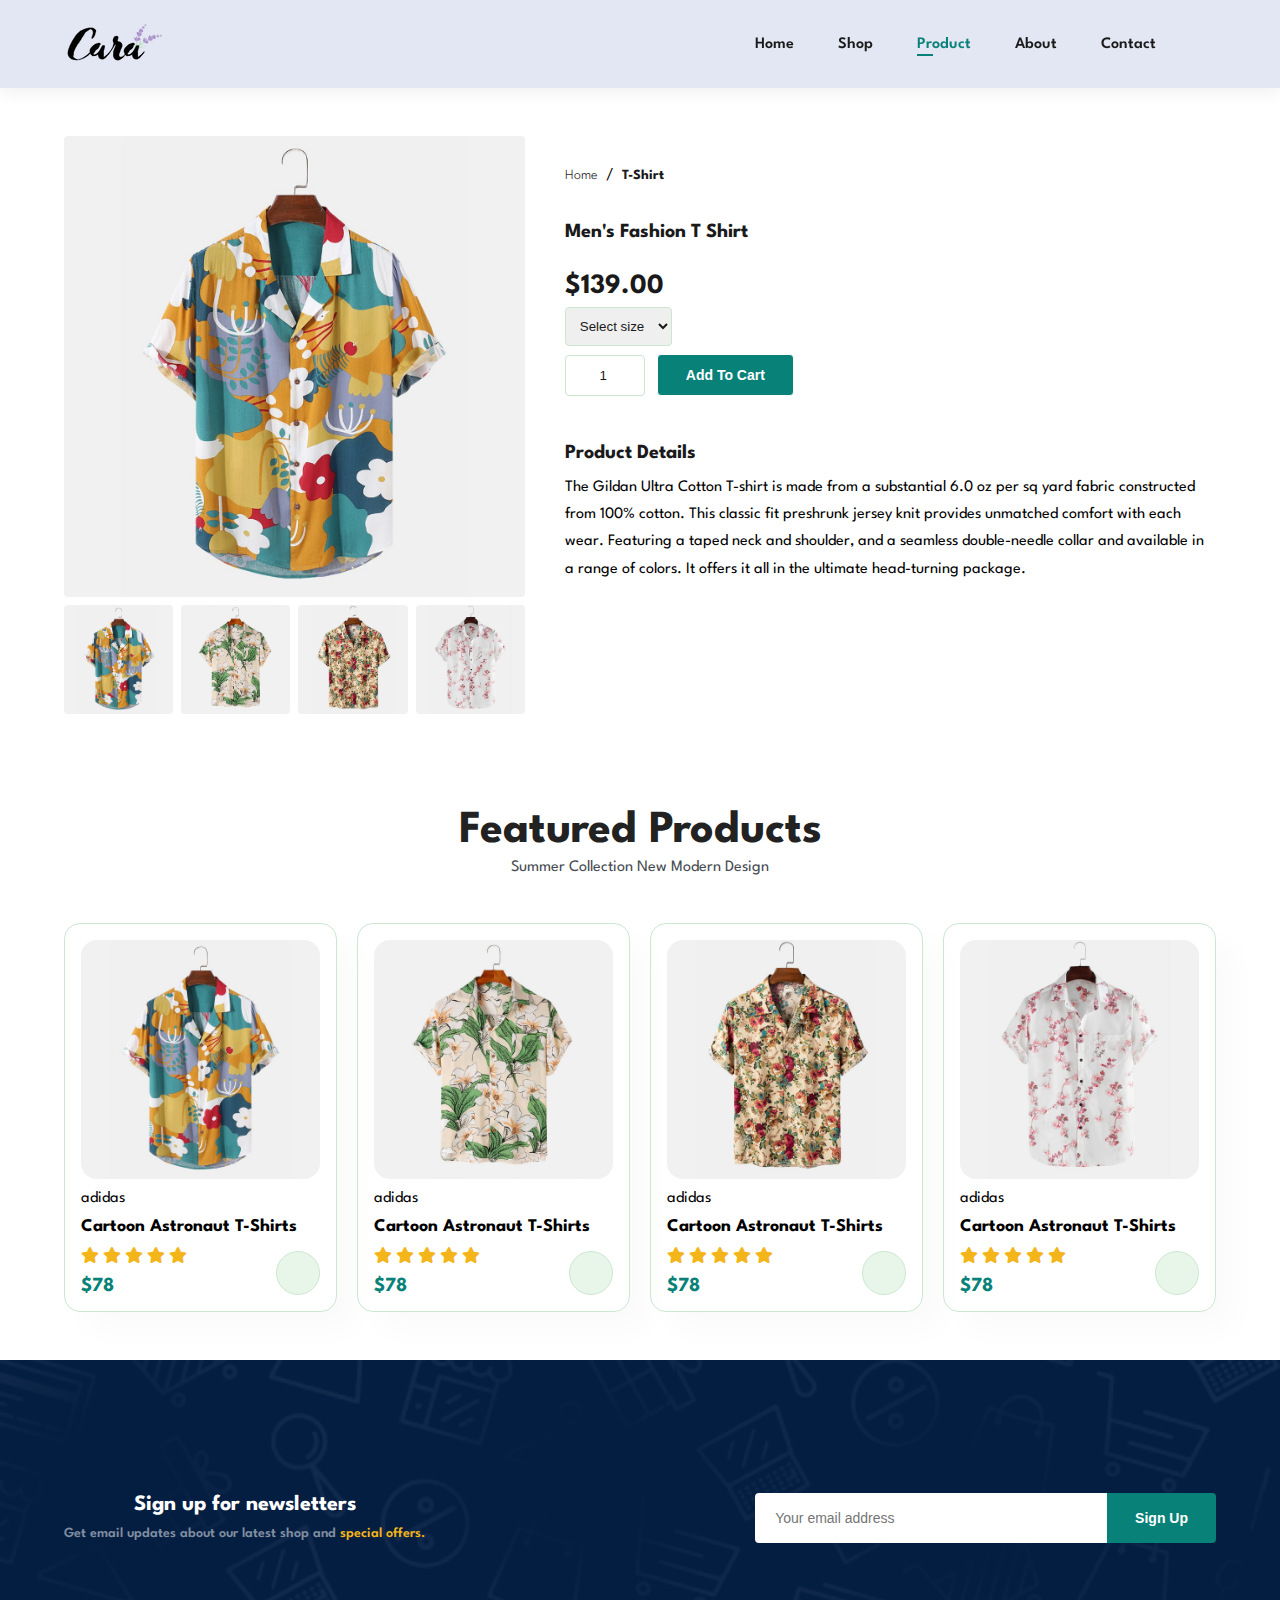
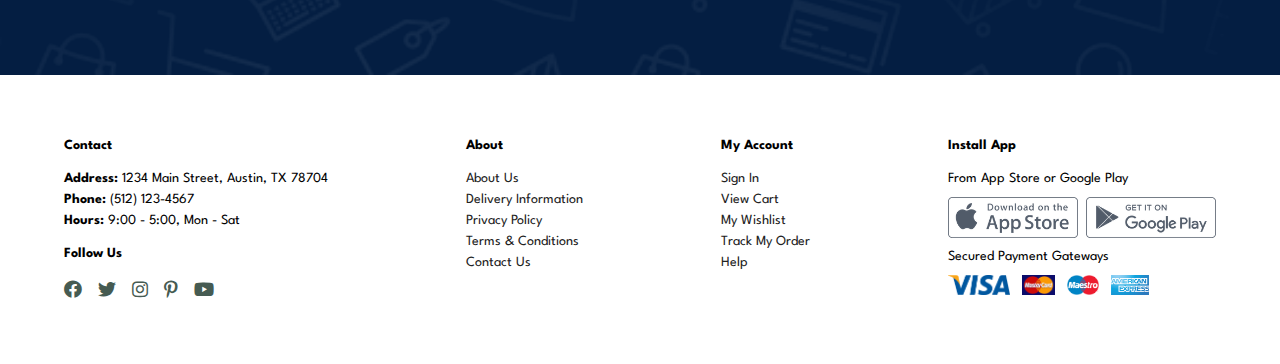
==== product.html @ 24461692 "Add files via upload" ====
<!DOCTYPE html>
<html lang="en">
<head>
   <meta charset="UTF-8">
   <meta http-equiv="X-UA-Compatible" content="IE=edge">
   <meta name="viewport" content="width=device-width, initial-scale=1.0">
   <title>Shop</title>
   <link rel="shortcut icon" href="#">
   <link rel="stylesheet" href="https://pro.fontawesome.com/releases/v5.10.0/css/all.css" />
   <link rel="stylesheet" href="style.css">
</head>
<body>
   <nav>
      <a href="index.html" class="logo"><img src="images/logo.webp" alt="Image"></a>
      <aside>
         <button class="close-btn"><i class="fas fa-times"></i></button>
      </aside>
      <a href="index.html">Home</a>
      <a href="shop.html">Shop</a>
      <a href="product.html" class="active">Product</a>
      <a href="about.html">About</a>
      <a href="contact.html">Contact</a>
      <a href="cart.html"><i class="far fa-shopping-bag"></i></a>
   </nav>
   <main>
      <header>
         <a href="index.html" class="logo"><img src="images/logo.webp" alt="Image"></a>
         <button class="open-btn"><i class="fas fa-bars"></i></button>
      </header>
      <section class="container product-page">
         <div class="product-gallary">
            <img src="images/product-1.webp" alt="Image">
            <img src="images/product-1.webp" alt="Image">
            <img src="images/product-2.webp" alt="Image">
            <img src="images/product-3.webp" alt="Image">
            <img src="images/product-4.webp" alt="Image">
         </div>
         <div class="product-info">
            <ol class="breadcrumbs">
               <li class="breadcrumb"><a href="#">Home</a></li>
               <li class="breadcrumb active"><a href="#">T-Shirt</a></li>
            </ol>
            <h5 class="product-label">Men's Fashion T Shirt</h5>
            <h3 class="product-cost">$139.00</h3>
            <select>
               <option value="Select size">Select size</option>
               <option value="small">SM</option>
               <option value="medium">MD</option>
               <option value="large">LG</option>
               <option value="x-large">XL</option>
               <option value="xx-large">XXL</option>
            </select>
            <fieldset>
               <input type="number" class="quantity" value="1">
               <button class="add-btn">Add To Cart</button>
            </fieldset>
            <h5 class="product-summary-heading">Product Details</h5>
            <p class="product-summary-text">The Gildan Ultra Cotton T-shirt is made from a substantial 6.0 oz per sq yard fabric constructed from 100% cotton. This classic fit preshrunk jersey knit provides unmatched comfort with each wear. Featuring a taped neck and shoulder, and a seamless double-needle collar and available in a range of colors. It offers it all in the ultimate head-turning package.</p>
         </div>
      </section>
      <section class="container featured-products">
         <h2 class="section-heading">Featured Products</h2>
         <p class="section-subheading">Summer Collection New Modern Design</p>
         <div class="products">
            <div class="product">
               <img src="images/product-1.webp" alt="Image">
               <div class="product-details">
                  <span class="product-brand">adidas</span>
                  <h5 class="product-name">Cartoon Astronaut T-Shirts</h5>
                  <div class="product-stars">
                     <i class="fas fa-star"></i>
                     <i class="fas fa-star"></i>
                     <i class="fas fa-star"></i>
                     <i class="fas fa-star"></i>
                     <i class="fas fa-star"></i>
                  </div>
                  <h3 class="product-price">$78</h3>
               </div>
               <button class="product-btn"><i class="far fa-shopping-cart"></i></button>
            </div>
            <div class="product">
               <img src="images/product-2.webp" alt="Image">
               <div class="product-details">
                  <span class="product-brand">adidas</span>
                  <h5 class="product-name">Cartoon Astronaut T-Shirts</h5>
                  <div class="product-stars">
                     <i class="fas fa-star"></i>
                     <i class="fas fa-star"></i>
                     <i class="fas fa-star"></i>
                     <i class="fas fa-star"></i>
                     <i class="fas fa-star"></i>
                  </div>
                  <h3 class="product-price">$78</h3>
               </div>
               <button class="product-btn"><i class="far fa-shopping-cart"></i></button>
            </div>
            <div class="product">
               <img src="images/product-3.webp" alt="Image">
               <div class="product-details">
                  <span class="product-brand">adidas</span>
                  <h5 class="product-name">Cartoon Astronaut T-Shirts</h5>
                  <div class="product-stars">
                     <i class="fas fa-star"></i>
                     <i class="fas fa-star"></i>
                     <i class="fas fa-star"></i>
                     <i class="fas fa-star"></i>
                     <i class="fas fa-star"></i>
                  </div>
                  <h3 class="product-price">$78</h3>
               </div>
               <button class="product-btn"><i class="far fa-shopping-cart"></i></button>
            </div>
            <div class="product">
               <img src="images/product-4.webp" alt="Image">
               <div class="product-details">
                  <span class="product-brand">adidas</span>
                  <h5 class="product-name">Cartoon Astronaut T-Shirts</h5>
                  <div class="product-stars">
                     <i class="fas fa-star"></i>
                     <i class="fas fa-star"></i>
                     <i class="fas fa-star"></i>
                     <i class="fas fa-star"></i>
                     <i class="fas fa-star"></i>
                  </div>
                  <h3 class="product-price">$78</h3>
               </div>
               <button class="product-btn"><i class="far fa-shopping-cart"></i></button>
            </div>
         </div>
      </section>
      <section class="newsletter">
         <div class="newsletter-details">
            <h3 class="newsletter-heading">Sign up for newsletters</h3>
            <p class="newsletter-subheading">Get email updates about our latest shop and <span>special offers.</span></p>
         </div>
         <form class="newsletter-form">
            <input type="email" class="newsletter-input" placeholder="Your email address">
            <button class="newsletter-btn">Sign Up</button>
         </form>
      </section>
      <footer class="container">
         <div class="footer-column">
            <h3 class="footer-heading">Contact</h3>
            <div class="contact-info">
               <p><strong>Address: </strong> 1234 Main Street, Austin, TX 78704</p>
               <p><strong>Phone: </strong> (512) 123-4567</p>
               <p><strong>Hours: </strong> 9:00 - 5:00, Mon - Sat</p>
            </div>
            <h3 class="footer-heading">Follow Us</h3>
            <div class="social-btns">
               <a href="#" class="social-btn"><i class="fab fa-facebook"></i></a>
               <a href="#" class="social-btn"><i class="fab fa-twitter"></i></a>
               <a href="#" class="social-btn"><i class="fab fa-instagram"></i></a>
               <a href="#" class="social-btn"><i class="fab fa-pinterest-p"></i></a>
               <a href="#" class="social-btn"><i class="fab fa-youtube"></i></a>
            </div>
         </div>
         <div class="footer-column">
            <h3 class="footer-heading">About</h3>
            <div class="footer-links">
               <a href="#" class="link">About Us</a>
               <a href="#" class="link">Delivery Information</a>
               <a href="#" class="link">Privacy Policy</a>
               <a href="#" class="link">Terms & Conditions</a>
               <a href="#" class="link">Contact Us</a>
            </div>
         </div>
         <div class="footer-column">
            <h3 class="footer-heading">My Account</h3>
            <div class="footer-links">
               <a href="#" class="link">Sign In</a>
               <a href="#" class="link">View Cart</a>
               <a href="#" class="link">My Wishlist</a>
               <a href="#" class="link">Track My Order</a>
               <a href="#" class="link">Help</a>
            </div>
         </div>
         <div class="footer-column">
            <h3 class="footer-heading">Install App</h3>
            <p class="footer-subheading">From App Store or Google Play</p>
            <div class="app-stores">
               <a href="#" class="app-store"><img src="images/app-store.png" alt="Image"></a>
               <a href="#" class="app-store"><img src="images/google-play.png" alt="Image"></a>
            </div>
            <p class="footer-subheading">Secured Payment Gateways</p>
            <div class="payment-gateways">
               <img src="images/visa.png" alt="Image">
               <img src="images/mastercard.png" alt="Image">
               <img src="images/maestro.png" alt="Image">
               <img src="images/american-express.png" alt="Image">
            </div>
         </div>
      </footer>
   </main>
   <script src="script.js"></script>
</body>
</html>
---- style.css ----
@import url('https://fonts.googleapis.com/css2?family=Spartan:wght@100..900&display=swap');

:root {
   --primary-color: #088178;
   --secondary-color: #e3e6f3;
   --border-color: #cce7d0;
}

* {
   box-sizing: border-box;
   margin: 0;
   padding: 0;
}

html, body {
   font-size: 16px;
   height: 100%;
   scroll-behavior: smooth;
   text-rendering: optimizeLegibility;
   -webkit-font-smoothing: antialiased;
   -webkit-tap-highlight-color: rgba(0, 0, 0, 0);
   -webkit-text-size-adjust: 100%;
}

body {
   font-family: Spartan, system-ui, sans-serif;
}

img {
   max-width: 100%;
}

ul, ol {
   list-style: none;
}

a {
   text-decoration: none;
   cursor: pointer;
}

fieldset {
   border: none;
   outline: none;
}

input {
   outline: none;
   border: none;
}

button {
   outline: none;
   border: none;
   background: none;
   cursor: pointer;
}

nav {
   position: sticky;
   top: 0;
   right: 0;
   transition: all .25s ease-in-out;
   width: 100%;
   display: flex;
   flex-direction: row;
   justify-content: space-between;
   align-items: center;
   background: var(--secondary-color);
   box-shadow: 0 5px 15px rgba(0, 0, 0, 0.06);
   z-index: 3;
   padding: 1.5rem 4rem;
   gap: 2.75rem;
}

nav a {
   font-size: 1rem;
   font-weight: 600;
   color: #1a1a1a;
   transition: .2s ease;
   position: relative;
}

nav a:not(.logo):hover,
nav a:not(.logo).active {
   color: var(--primary-color);
}

nav a:not(.logo).active::after,
nav a:not(.logo):hover::after {
   content: '';
   width: 30%;
   height: 2px;
   background: var(--primary-color);
   position: absolute;
   bottom: -.25rem;
   left: 0;
}

nav .logo {
   display: flex;
   position: relative;
   margin-right: auto;
}

nav .logo img {
   display: flex;
}

nav aside {
   display: none;
}

.expanded {
   transform: translateX(0);
}

.expanded::before {
   content: '';
   width: 100vw;
   min-height: 100vh;
   background: rgba(0, 0, 0, .5);
   position: absolute;
   top: 0;
   right: 275px;
   z-index: -1;
}

main {
   position: relative;
   display: flex;
   flex-direction: column;
}

.expanded ~ main {
   position: fixed;
   z-index: -1;
}

header {
   position: sticky;
   top: 0;
   left: 0;
   width: 100%;
   display: flex;
   align-items: center;
   justify-content: space-between;
   background: var(--secondary-color);
   box-shadow: 0 5px 15px rgba(0, 0, 0, 0.06);
   margin: 0 auto;
   z-index: 2;
}

header .logo {
   display: none;
}

.open-btn,
.close-btn {
   display: none;
}

.hero {
   background: url('images/hero.webp') no-repeat top 25% right 0/cover;
   height: 90vh;
   display: flex;
   flex-direction: column;
   align-items: flex-start;
   justify-content: center;
   width: 100%;
   padding-left: 4rem;
   padding-right: 4rem;
   gap: .5rem;
}

.hero-heading {
   color: var(--primary-color);
   font-size: 3.125rem;
}

.hero-subheading {
   font-size: 2.875rem;
   color: #222;
}

.hero-subheading-alt {
   font-size: 1.25rem;
   color: #222;
}

.hero-text {
   font-size: 1rem;
   color: #464b52;
}

.hero .btn {
   background: url('images/button.png') no-repeat center center/cover;
   color: var(--primary-color);
   font-size: 1rem;
   font-weight: 700;
   text-align: center;
   display: inline-block;
   vertical-align: middle;
   padding: .875rem 3rem;
}

section {
   margin: 0 auto;
   width: 100%;
}

.container {
   position: relative;
}

.benefits {
   display: grid;
   grid-template-columns: repeat(6, 1fr);
   gap: 1.25rem;
   align-items: stretch;
   justify-items: stretch;
   margin: 3rem auto 0;
   padding-left: 4rem;
   padding-right: 4rem;
}

.benefit {
   display: flex;
   flex-direction: column;
   align-items: center;
   gap: .75rem;
   padding-top: .75rem;
   padding-bottom: .75rem;
   border-radius: .5rem;
   flex: 1;
   box-shadow: 20px 20px 34px rgba(0, 0, 0, 0.03);
   border: 1px solid var(--border-color);
}

.benefit:hover {
   box-shadow: 10px 10px 54px rgba(70, 62, 221, 0.1);
}

.benefit h4 {
   text-align: center;
   border-radius: .25rem;
   font-size: .75rem;
   font-weight: 700;
   padding: 9px .5rem .375rem .5rem;
   display: inline-block;
   line-height: 1;
   color: var(--primary-color);
   background: #fddde4;
}

.benefit:nth-child(2) h4 {
   background: #cdebbc;
}

.benefit:nth-child(3) h4 {
   background: #d1e8f2;
}

.benefit:nth-child(4) h4 {
   background: #cdd4f8;
}

.benefit:nth-child(5) h4 {
   background: #f6dbf6;
}

.benefit:nth-child(6) h4 {
   background: #fff2e5;
}

.section-heading {
   font-size: 2.875rem;
   color: #222;
   text-align: center;
   margin-bottom: .5rem;
   margin-top: 3rem;
   margin-left: auto;
   margin-right: auto;
}

.section-subheading {
   font-size: 1rem;
   color: #464b52;
   text-align: center;
   margin-left: auto;
   margin-right: auto;
}

.products {
   display: grid;
   grid-template-columns: repeat(4, 1fr);
   align-items: stretch;
   justify-items: stretch;
   gap: 1.25rem;
   margin: 3rem auto 0;
   padding-left: 4rem;
   padding-right: 4rem;
}

.product {
   border: 1px solid var(--border-color);
   border-radius: 1rem;
   padding: 1rem;
   cursor: pointer;
   box-shadow: 20px 20px 30px rgba(0, 0, 0, 0.02);
   position: relative;
   transition: 0.2s ease;
}

.product:hover {
   box-shadow: 20px 20px 30px rgba(0, 0, 0, 0.06);
}

.product img {
   width: 100%;
   border-radius: 1rem;
   display: flex;
   margin-bottom: .75rem;
}

.product-details {
   display: flex;
   flex-direction: column;
   text-align: start;
   gap: .75rem;
}

.product-brand {
   font-size: 1rem;
}

.product-name {
   font-size: 1.125rem;
}

.product-stars i {
   color: #f3b519;
}

.product-price {
   font-size: 1.25rem;
   font-weight: 700;
   color: var(--primary-color);
}

.product-btn {
   width: 2.75rem;
   height: 2.75rem;
   line-height: 2.75rem;
   border-radius: 50%;
   color: var(--primary-color);
   background: #e8f6ea;
   border: 1px solid #cce7d0;
   font-weight: 500;
   position: absolute;
   right: 1rem;
   bottom: 1rem;
}

.banner {
   text-align: center;
   background: url('images/banner-2.webp') no-repeat center center/cover;
   color: #fff;
   width: 100%;
   height: 40vh;
   display: flex;
   flex-direction: column;
   justify-content: center;
   margin: 3rem auto 0;
}

.banner-heading {
   margin-bottom: 1.5rem;
   margin-left: auto;
   margin-right: auto;
}

.banner-heading span {
   color: #ef3636;
}

.banner-subheading {
   margin-bottom: 1.5em;
   margin-left: auto;
   margin-right: auto;
}

.banner-btn {
   background: #fff;
   font-size: .875rem;
   font-weight: 600;
   color: #000;
   border-radius: .25rem;
   display: inline-block;
   vertical-align: middle;
   margin: 0 auto;
   text-align: center;
   padding: 1rem 1.875rem;
   transition: .2s ease;
}

.banner-btn:hover {
   background: var(--primary-color);
   color: #fff;
}

.promotions {
   display: grid;
   grid-template-columns: repeat(12, 1fr);
   gap: 1.25rem;
   margin-top: 3rem;
   margin-bottom: 3rem;
   padding-left: 4rem;
   padding-right: 4rem;
}

.promotion {
   display: flex;
   flex-direction: column;
   justify-content: center;
   padding-left: 1.5rem;
   padding-right: 1.5rem;
}

.promotion:nth-of-type(1) {
   background: url('images/banner-10.webp') no-repeat center center/cover;
   grid-column: 1 / 7;
   height: 50vh;
   gap: 1rem;
}

.promotion:nth-of-type(2) {
   background: url('images/banner-8.webp') no-repeat center center/cover;
   grid-column: 7 / 13;
   height: 50vh;
   gap: 1rem;
}

.promotion:nth-of-type(3) {
   background: url('images/banner-5.webp') no-repeat center center/cover;
   grid-column: 1 / 5;
   height: 30vh;
   gap: .5rem;
}

.promotion:nth-of-type(4) {
   background: url('images/banner-3.webp') no-repeat center center/cover;
   grid-column: 5 / 9;
   height: 30vh;
   gap: .5rem;
}

.promotion:nth-of-type(5) {
   background: url('images/banner-11.webp') no-repeat center center/cover;
   grid-column: 9 / 13;
   height: 30vh;
   gap: .5rem;
}

.promotion-heading {
   font-size: 1.75rem;
   font-weight: 800;
   color: #fff;
}

.promotion-heading-alt {
   font-size: 1.25rem;
   font-weight: 900;
   text-transform: uppercase;
   color: #fff;
}

.promotion-subheading {
   font-size: 1.25rem;
   font-weight: 300;
   color: #fff;
}

.promotion-subheading-alt {
   font-size: 1rem;
   font-weight: 800;
   color: #ef3636;
}

.promotion-text {
   font-size: .875rem;
   font-weight: 500;
   color: #fff;
}

.promotion-btn {
   font-size: .875rem;
   font-weight: 600;
   color: #fff;
   border: 1px solid #fff;
   border-radius: .25rem;
   transition: .2s;
   display: inline-block;
   vertical-align: middle;
   text-align: center;
   padding: .75rem 1.75rem;
   width: fit-content;
}

.promotion:nth-of-type(1):hover .promotion-btn,
.promotion:nth-of-type(2):hover .promotion-btn {
   background: var(--primary-color);
   border: 1px solid var(--primary-color);
}

.newsletter {
   display: flex;
   align-items: center;
   justify-content: space-between;
   background: #041e42 url('images/banner-9.webp') no-repeat 20% 30%/cover;
   height: 35vh;
   width: 100%;
   padding: 0 4rem;
   margin-left: auto;
   margin-right: auto;
}

.newsletter-details {
   display: flex;
   flex-direction: column;
   gap: .75rem;
}

.newsletter-heading {
   font-size: 1.375rem;
   font-weight: 700;
   color: #fff;
   margin-left: auto;
   margin-right: auto;
}

.newsletter-subheading {
   font-size: .875rem;
   font-weight: 600;
   color: #818ea0;
   margin-left: auto;
   margin-right: auto;
}

.newsletter-subheading span {
   color: #f3b519;
}

.newsletter-form {
   display: flex;
   width: 40%;
}

.newsletter-input {
   height: 3.125rem;
   padding-left: 1.25rem;
   padding-right: 1.25rem;
   font-size: .875rem;
   border-radius: .25rem 0 0 .25rem;
   width: 100%;
   border: 0px solid transparent;
}

.newsletter-btn {
   height: 3.125rem;
   background: var(--primary-color);
   color: #fff;
   border-radius: 0 .25rem .25rem 0;
   transition: .2s;
   text-align: center;
   font-weight: 600;
   white-space: nowrap;
   padding-left: 1.75rem;
   padding-right: 1.75rem;
   font-size: .875rem;
   position: relative;
   border: 0px solid transparent;
}

footer {
   display: flex;
   align-items: flex-start;
   justify-content: space-between;
   padding: 4rem;
}

.footer-column {
   display: flex;
   flex-direction: column;
   justify-content: flex-start;
}

.footer-heading {
   font-size: .875rem;
   margin-bottom: 1.25rem;
}

.footer-subheading {
   font-size: .875rem;
   margin-bottom: .75rem;
}

.contact-info {
   display: flex;
   flex-direction: column;
   gap: .5rem;
   margin-bottom: 1.25rem;
}

.contact-info p {
   font-size: .875rem;
}

.social-btns {
   display: flex;
   align-items: center;
   gap: 1rem;
}

.social-btn {
   color: #465b52;
   font-size: 1.125rem;
}

.footer-links {
   display: flex;
   flex-direction: column;
   gap: .5rem;
}

.footer-links .link {
   font-size: .875rem;
   color: #222;
}

.app-stores {
   display: flex;
   gap: .5rem;
   margin-bottom: .75rem;
}

.app-store img {
   width: 130px;
   display: flex;
}

.payment-gateways {
   display: flex;
   align-items: center;
   gap: .75rem;
}

.payment-gateways img {
   height: 1.25rem;
   width: auto;
   display: flex;
}

.shop-hero {
   background: url('images/banner-1.webp') no-repeat center center/cover;
   display: flex;
   flex-direction: column;
   align-items: center;
   justify-content: center;
   text-align: center;
   width: 100%;
   height: 40vh;
   gap: .5rem;
}

.shop-hero-subheading {
   font-size: 2.875rem;
   color: #fff;
}

.shop-hero-text {
   font-size: 1rem;
   color: #fff;
}

.pagination {
   text-align: center;
   margin: 3rem auto;
   display: flex;
   gap: 1rem;
   align-items: center;
   justify-content: center;
}

.page-btn {
   background: var(--primary-color);
   color: #fff;
   padding: .75rem 1.5rem;
   border-radius: .25rem;
   font-weight: 600;
   font-size: 1rem;
}

.product-page {
   display: flex;
   align-items: flex-start;
   justify-content: space-between;
   padding: 3rem 4rem;
   gap: 2.5rem;
}

.product-gallary {
   display: grid;
   grid-template-columns: repeat(4, 1fr);
   gap: .5rem;
   max-width: 40%;
   width: 100%;
}

.product-gallary img {
   display: flex;
   border-radius: .25rem;
}

.product-gallary img:nth-of-type(1) {
   grid-column: 1 / 5;
}

.product-gallary img:nth-of-type(2) {
   grid-column: 1 / 2;
}

.product-gallary img:nth-of-type(3) {
   grid-column: 2 / 3;
}

.product-gallary img:nth-of-type(4) {
   grid-column: 3 / 4;
}

.product-gallary img:nth-of-type(5) {
   grid-column: 4 / 5;
}

.product-info {
   max-width: 60%;
   width: 100%;
   display: flex;
   flex-direction: column;
   align-items: flex-start;
   padding-top: 2rem;
}

.breadcrumbs {
   display: flex;
   margin-bottom: 2.5rem;
}

.breadcrumb a {
   color: #1a1a1a;
   font-weight: 300;
   font-size: .875rem;
}

.breadcrumb + .breadcrumb {
   padding-left: .5rem;
}

.breadcrumb + .breadcrumb::before {
   float: left;
   padding-right: .5rem;
   content: '/';
}

.breadcrumb.active a {
   font-weight: 700;
}

.product-label {
   font-size: 1.25rem;
   font-weight: 700;
   color: #1a1a1a;
   margin-bottom: 2rem;
}

.product-cost {
   font-size: 1.75rem;
   font-weight: 700;
   color: #1a1a1a;
   margin-bottom: .5rem;
}

.product-info select {
   margin-bottom: .5rem;
   padding: .625rem;
   border-radius: .25rem;
   border: 1px solid var(--border-color);
   color: #1a1a1a;
   outline: none;
}

.product-info fieldset {
   margin-bottom: 3rem;
   display: flex;
   align-items: center;
   gap: .75rem;
}

.quantity {
   border: 1px solid var(--border-color);
   background: #fff;
   padding: .75rem 0 .75rem .75rem;
   color: #1a1a1a;
   border-radius: .25rem;
   text-align: center;
   max-width: 5rem;
}

.add-btn {
   font-size: .875rem;
   font-weight: 600;
   color: #fff;
   border: 1px solid #fff;
   background: var(--primary-color);
   border-radius: .25rem;
   transition: .2s;
   display: inline-block;
   vertical-align: middle;
   text-align: center;
   padding: .75rem 1.75rem;
   width: fit-content;
}

.product-summary-heading {
   font-size: 1.25rem;
   font-weight: 700;
   color: #1a1a1a;
   margin-bottom: .75rem;
}

.product-summary-text {
   line-height: 1.7;
   font-size: 1rem;
}

.featured-products {
   margin-bottom: 3rem;
}

@media (max-width: 700px) {
   nav {
      position: fixed;
      top: 0;
      right: 0;
      transform: translateX(275px);
      transition: all .25s ease-in-out;
      height: 100vh;
      width: 275px;
      display: flex;
      flex-direction: column;
      justify-content: flex-start;
      align-items: flex-start;
      background: var(--secondary-color);
      box-shadow: 0 5px 15px rgba(0, 0, 0, 0.06);
      z-index: 3;
      padding: 1rem 1.5rem;
      gap: 2rem;
   }

   nav .logo {
      display: none;
   }

   nav aside {
      display: flex;
      align-items: center;
      justify-content: center;
   }

   .open-btn,
   .close-btn {
      display: flex;
      align-items: center;
      justify-content: center;
      font-size: 1.5rem;
      position: relative;
   }

   header {
      padding: 1rem;
   }

   header .logo {
      display: flex;
   }

   header .logo img {
      display: flex;
   }

   .hero {
      background: url('images/hero.webp') no-repeat center right 35%/cover;
      padding-left: 1rem;
      padding-right: 1rem;
      height: 70vh;
   }

   .hero-heading {
      font-size: 2.5rem;
   }

   .hero-subheading {
      font-size: 2.25rem;
   }

   .section-heading {
      font-size: 2rem;
      margin-bottom: .5rem;
      margin-top: 3rem;
   }

   .benefits {
      grid-template-columns: 1fr 1fr;
      padding: 0 1rem;
      margin: 3rem auto 0;
   }

   .products {
      grid-template-columns: 1fr;
      padding: 0 1rem;
      margin: 3rem auto 0;
   }

   .product-brand {
      font-size: 1.25rem;
   }

   .product-price {
      font-size: 1.5rem;
   }

   .promotions {
      grid-template-columns: 1fr;
      gap: 0;
      margin-bottom: 0;
      padding-left: 0;
      padding-right: 0;
   }

   .promotion {
      grid-column: 1 / 2 !important;
      height: 30vh;
   }

   .promotion:nth-of-type(1), .promotion:nth-of-type(2) {
      padding-top: 1rem;
      padding-bottom: 1rem;
   }

   .newsletter {
      flex-direction: column;
      justify-content: center;
      padding-left: 1rem;
      padding-right: 1rem;
      gap: 1.5rem;
   }

   .newsletter-details {
      text-align: center;
   }

   .newsletter form {
      width: 100%;
   }

   footer {
      flex-direction: column;
      padding: 3rem 1rem 1rem 1rem;
   }

   .footer-column {
      margin-bottom: 1.5rem;
   }

   .footer-heading {
      font-size: 1.125rem;
      margin-bottom: 1.5rem;
   }

   .footer-subheading {
      font-size: 1rem;
      margin-bottom: 1.5rem;
   }

   .contact-info {
      display: flex;
      flex-direction: column;
      gap: .5rem;
      margin-bottom: 1.5rem;
   }

   .contact-info p {
      font-size: .925rem;
   }

   .footer-links {
      display: flex;
      flex-direction: column;
      gap: .75rem;
      margin-bottom: 1rem;
   }

   .footer-links .link {
      font-size: 1.25rem;
   }

   .social-btn {
      font-size: 1.5rem;
   }

   .app-stores {
      justify-content: space-between;
      margin-bottom: 1.5rem;
   }

   .app-store img {
      width: 100%;
   }

   .product-page {
      flex-direction: column;
      padding-left: 1rem;
      padding-right: 1rem;
   }

   .product-gallary {
      max-width: 100%;
   }

   .product-info {
      max-width: 100%;
   }
}
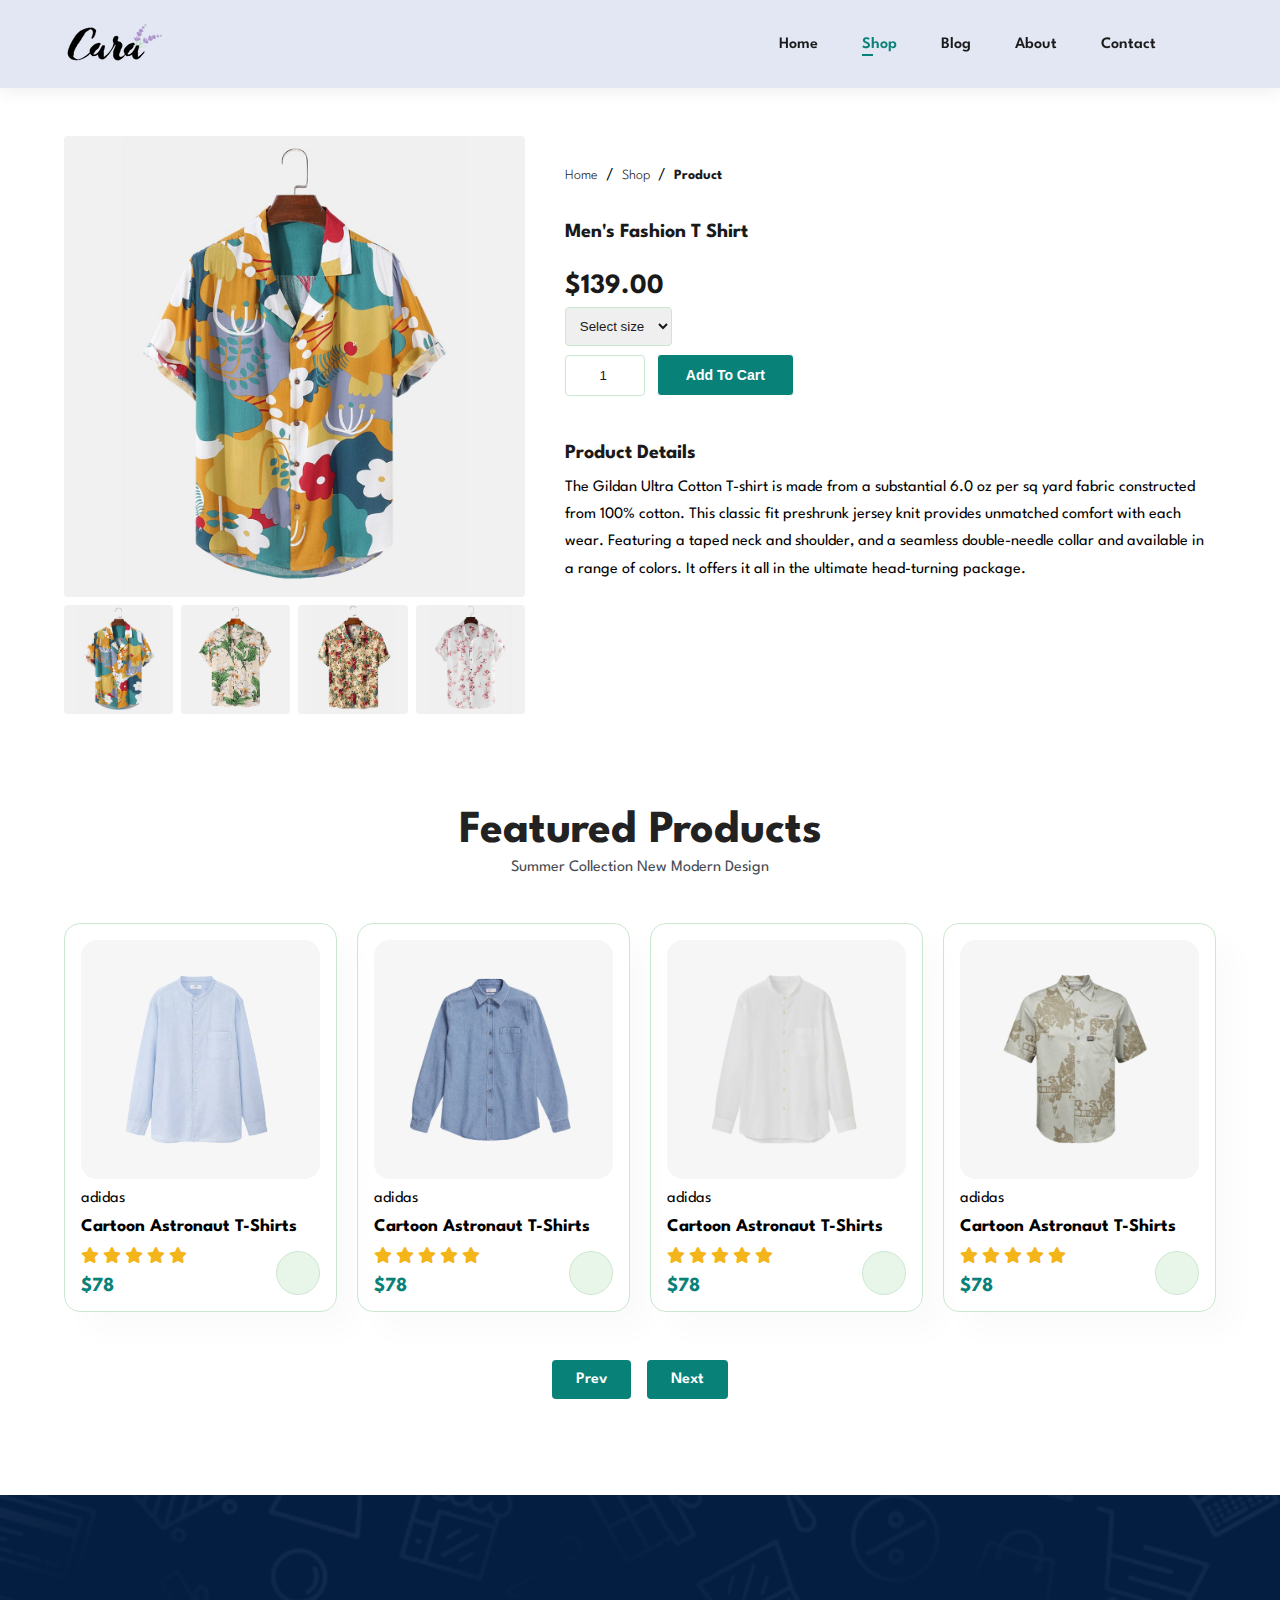
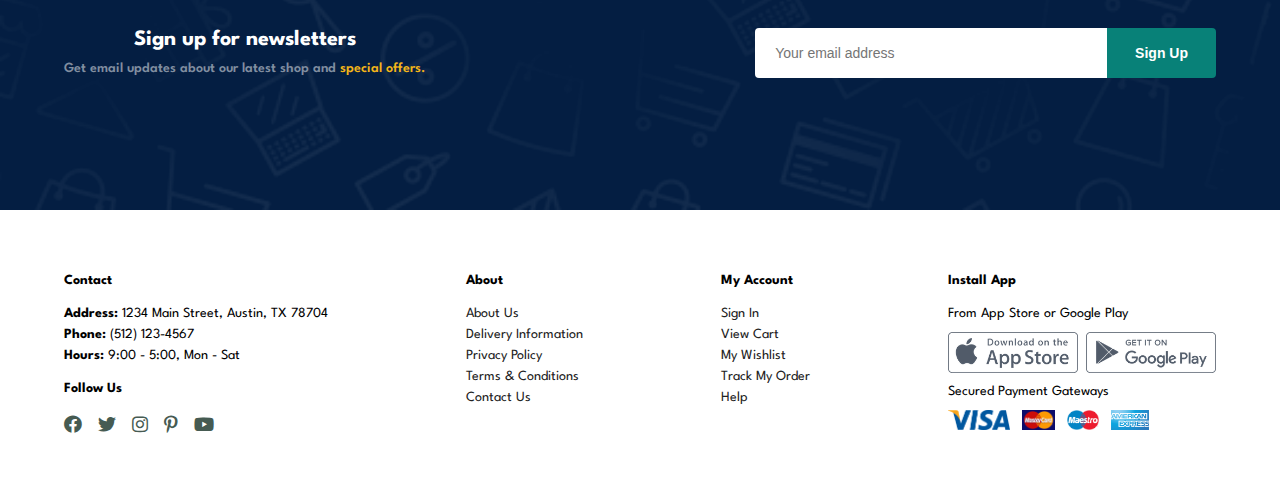
==== commit 9ff48f38: "Add files via upload" ====
--- a/product.html
+++ b/product.html
@@ -16,8 +16,8 @@
          <button class="close-btn"><i class="fas fa-times"></i></button>
       </aside>
       <a href="index.html">Home</a>
-      <a href="shop.html">Shop</a>
-      <a href="product.html" class="active">Product</a>
+      <a href="shop.html" class="active">Shop</a>
+      <a href="blog.html">Blog</a>
       <a href="about.html">About</a>
       <a href="contact.html">Contact</a>
       <a href="cart.html"><i class="far fa-shopping-bag"></i></a>
@@ -37,8 +37,9 @@
          </div>
          <div class="product-info">
             <ol class="breadcrumbs">
-               <li class="breadcrumb"><a href="#">Home</a></li>
-               <li class="breadcrumb active"><a href="#">T-Shirt</a></li>
+               <li class="breadcrumb"><a href="index.html">Home</a></li>
+               <li class="breadcrumb"><a href="shop.html">Shop</a></li>
+               <li class="breadcrumb active"><a>Product</a></li>
             </ol>
             <h5 class="product-label">Men's Fashion T Shirt</h5>
             <h3 class="product-cost">$139.00</h3>
@@ -63,69 +64,73 @@
          <p class="section-subheading">Summer Collection New Modern Design</p>
          <div class="products">
             <div class="product">
-               <img src="images/product-1.webp" alt="Image">
-               <div class="product-details">
-                  <span class="product-brand">adidas</span>
-                  <h5 class="product-name">Cartoon Astronaut T-Shirts</h5>
-                  <div class="product-stars">
-                     <i class="fas fa-star"></i>
-                     <i class="fas fa-star"></i>
-                     <i class="fas fa-star"></i>
-                     <i class="fas fa-star"></i>
-                     <i class="fas fa-star"></i>
-                  </div>
-                  <h3 class="product-price">$78</h3>
-               </div>
-               <button class="product-btn"><i class="far fa-shopping-cart"></i></button>
-            </div>
-            <div class="product">
-               <img src="images/product-2.webp" alt="Image">
-               <div class="product-details">
-                  <span class="product-brand">adidas</span>
-                  <h5 class="product-name">Cartoon Astronaut T-Shirts</h5>
-                  <div class="product-stars">
-                     <i class="fas fa-star"></i>
-                     <i class="fas fa-star"></i>
-                     <i class="fas fa-star"></i>
-                     <i class="fas fa-star"></i>
-                     <i class="fas fa-star"></i>
-                  </div>
-                  <h3 class="product-price">$78</h3>
-               </div>
-               <button class="product-btn"><i class="far fa-shopping-cart"></i></button>
-            </div>
-            <div class="product">
-               <img src="images/product-3.webp" alt="Image">
-               <div class="product-details">
-                  <span class="product-brand">adidas</span>
-                  <h5 class="product-name">Cartoon Astronaut T-Shirts</h5>
-                  <div class="product-stars">
-                     <i class="fas fa-star"></i>
-                     <i class="fas fa-star"></i>
-                     <i class="fas fa-star"></i>
-                     <i class="fas fa-star"></i>
-                     <i class="fas fa-star"></i>
-                  </div>
-                  <h3 class="product-price">$78</h3>
-               </div>
-               <button class="product-btn"><i class="far fa-shopping-cart"></i></button>
-            </div>
-            <div class="product">
-               <img src="images/product-4.webp" alt="Image">
-               <div class="product-details">
-                  <span class="product-brand">adidas</span>
-                  <h5 class="product-name">Cartoon Astronaut T-Shirts</h5>
-                  <div class="product-stars">
-                     <i class="fas fa-star"></i>
-                     <i class="fas fa-star"></i>
-                     <i class="fas fa-star"></i>
-                     <i class="fas fa-star"></i>
-                     <i class="fas fa-star"></i>
-                  </div>
-                  <h3 class="product-price">$78</h3>
-               </div>
-               <button class="product-btn"><i class="far fa-shopping-cart"></i></button>
-            </div>
+               <img src="images/product-9.webp" alt="Image">
+               <div class="product-details">
+                  <span class="product-brand">adidas</span>
+                  <h5 class="product-name">Cartoon Astronaut T-Shirts</h5>
+                  <div class="product-stars">
+                     <i class="fas fa-star"></i>
+                     <i class="fas fa-star"></i>
+                     <i class="fas fa-star"></i>
+                     <i class="fas fa-star"></i>
+                     <i class="fas fa-star"></i>
+                  </div>
+                  <h3 class="product-price">$78</h3>
+               </div>
+               <button class="product-btn"><i class="far fa-shopping-cart"></i></button>
+            </div>
+            <div class="product">
+               <img src="images/product-13.webp" alt="Image">
+               <div class="product-details">
+                  <span class="product-brand">adidas</span>
+                  <h5 class="product-name">Cartoon Astronaut T-Shirts</h5>
+                  <div class="product-stars">
+                     <i class="fas fa-star"></i>
+                     <i class="fas fa-star"></i>
+                     <i class="fas fa-star"></i>
+                     <i class="fas fa-star"></i>
+                     <i class="fas fa-star"></i>
+                  </div>
+                  <h3 class="product-price">$78</h3>
+               </div>
+               <button class="product-btn"><i class="far fa-shopping-cart"></i></button>
+            </div>
+            <div class="product">
+               <img src="images/product-11.webp" alt="Image">
+               <div class="product-details">
+                  <span class="product-brand">adidas</span>
+                  <h5 class="product-name">Cartoon Astronaut T-Shirts</h5>
+                  <div class="product-stars">
+                     <i class="fas fa-star"></i>
+                     <i class="fas fa-star"></i>
+                     <i class="fas fa-star"></i>
+                     <i class="fas fa-star"></i>
+                     <i class="fas fa-star"></i>
+                  </div>
+                  <h3 class="product-price">$78</h3>
+               </div>
+               <button class="product-btn"><i class="far fa-shopping-cart"></i></button>
+            </div>
+            <div class="product">
+               <img src="images/product-12.webp" alt="Image">
+               <div class="product-details">
+                  <span class="product-brand">adidas</span>
+                  <h5 class="product-name">Cartoon Astronaut T-Shirts</h5>
+                  <div class="product-stars">
+                     <i class="fas fa-star"></i>
+                     <i class="fas fa-star"></i>
+                     <i class="fas fa-star"></i>
+                     <i class="fas fa-star"></i>
+                     <i class="fas fa-star"></i>
+                  </div>
+                  <h3 class="product-price">$78</h3>
+               </div>
+               <button class="product-btn"><i class="far fa-shopping-cart"></i></button>
+            </div>
+         </div>
+         <div class="pagination">
+            <a href="#" class="page-btn" id="prev">Prev</a>
+            <a href="#" class="page-btn" id="next">Next</a>
          </div>
       </section>
       <section class="newsletter">
--- a/style.css
+++ b/style.css
@@ -310,6 +310,10 @@
    box-shadow: 20px 20px 30px rgba(0, 0, 0, 0.02);
    position: relative;
    transition: 0.2s ease;
+}
+
+.product:visited {
+   color: #000;
 }
 
 .product:hover {
@@ -845,6 +849,118 @@
 
 .featured-products {
    margin-bottom: 3rem;
+}
+
+.blog-hero {
+   background: url('images/banner-12.webp') no-repeat center center/cover;
+   display: flex;
+   flex-direction: column;
+   align-items: center;
+   justify-content: center;
+   text-align: center;
+   width: 100%;
+   height: 40vh;
+   gap: .5rem;
+}
+
+.blog-hero-subheading {
+   font-size: 2.875rem;
+   color: #fff;
+}
+
+.blog-hero-text {
+   font-size: 1rem;
+   color: #fff;
+}
+
+.blogs {
+   padding: 3rem 4rem;
+   display: flex;
+   flex-direction: column;
+   gap: 3rem;
+}
+
+.blog {
+   display: flex;
+   align-items: center;
+   justify-content: space-between;
+   gap: 3rem;
+}
+
+.blog-column {
+   flex: 1;
+   display: flex;
+   flex-direction: column;
+   gap: 1rem
+}
+
+.blog-column img {
+   display: flex;
+   height: 300px;
+   width: 100%;
+   object-fit: cover;
+}
+
+.blog-name {
+   font-size: 1.25rem;
+   font-weight: 700;
+   color: #1a1a1a;
+}
+
+.blog-summary {
+   line-height: 1.7;
+   font-size: 1rem;
+}
+
+.blog-link {
+   color: var(--primary-color);
+   font-size: .875rem;
+   text-transform: uppercase;
+   font-weight: 600;
+}
+
+.about-hero {
+   background: url('images/banner-12.webp') no-repeat center center/cover;
+   display: flex;
+   flex-direction: column;
+   align-items: center;
+   justify-content: center;
+   text-align: center;
+   width: 100%;
+   height: 40vh;
+   gap: .5rem;
+}
+
+.about-hero-subheading {
+   font-size: 2.875rem;
+   color: #fff;
+}
+
+.about-hero-text {
+   font-size: 1rem;
+   color: #fff;
+}
+
+.contact-hero {
+   background: url('images/banner-11.webp') no-repeat center center/cover;
+   display: flex;
+   flex-direction: column;
+   align-items: center;
+   justify-content: center;
+   text-align: center;
+   width: 100%;
+   height: 40vh;
+   gap: .5rem;
+}
+
+.contact-hero-subheading {
+   font-size: 2.875rem;
+   color: #fff;
+}
+
+.contact-hero-text {
+   font-size: 1rem;
+   color: #fff;
 }
 
 @media (max-width: 700px) {
@@ -928,7 +1044,7 @@
    .products {
       grid-template-columns: 1fr;
       padding: 0 1rem;
-      margin: 3rem auto 0;
+      margin: 3rem auto;
    }
 
    .product-brand {
@@ -1040,4 +1156,29 @@
    .product-info {
       max-width: 100%;
    }
+
+   .blogs {
+      padding-left: 1rem;
+      padding-right: 1rem;
+      gap: 1rem;
+   }
+
+   .blog {
+      gap: .75rem;
+      align-items: flex-start;
+   }
+
+   .blog-column:nth-of-type(2) {
+      flex: 2;
+      padding-top: .5rem;
+   }
+
+   .blog-column img {
+      height: 115px;
+      width: 100%;
+   }
+
+   .blog-summary {
+      display: none;
+   }
 }